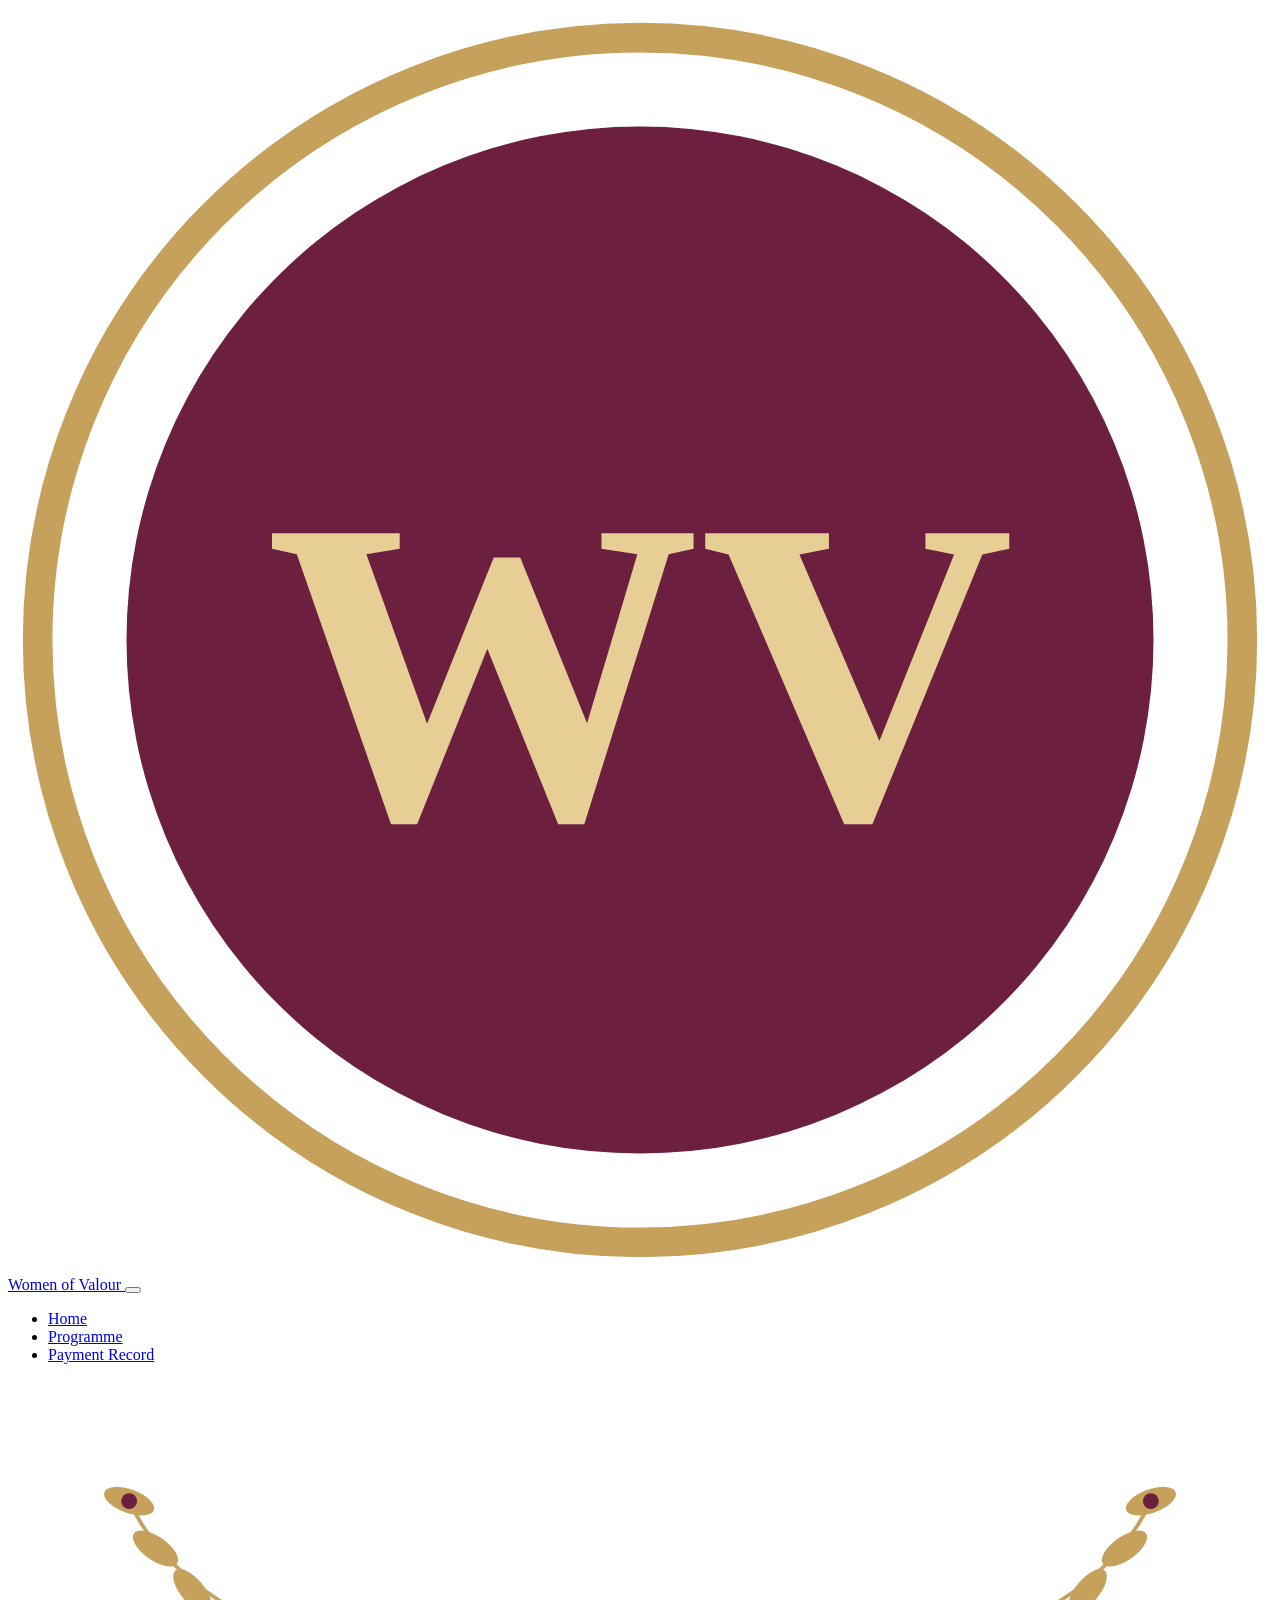
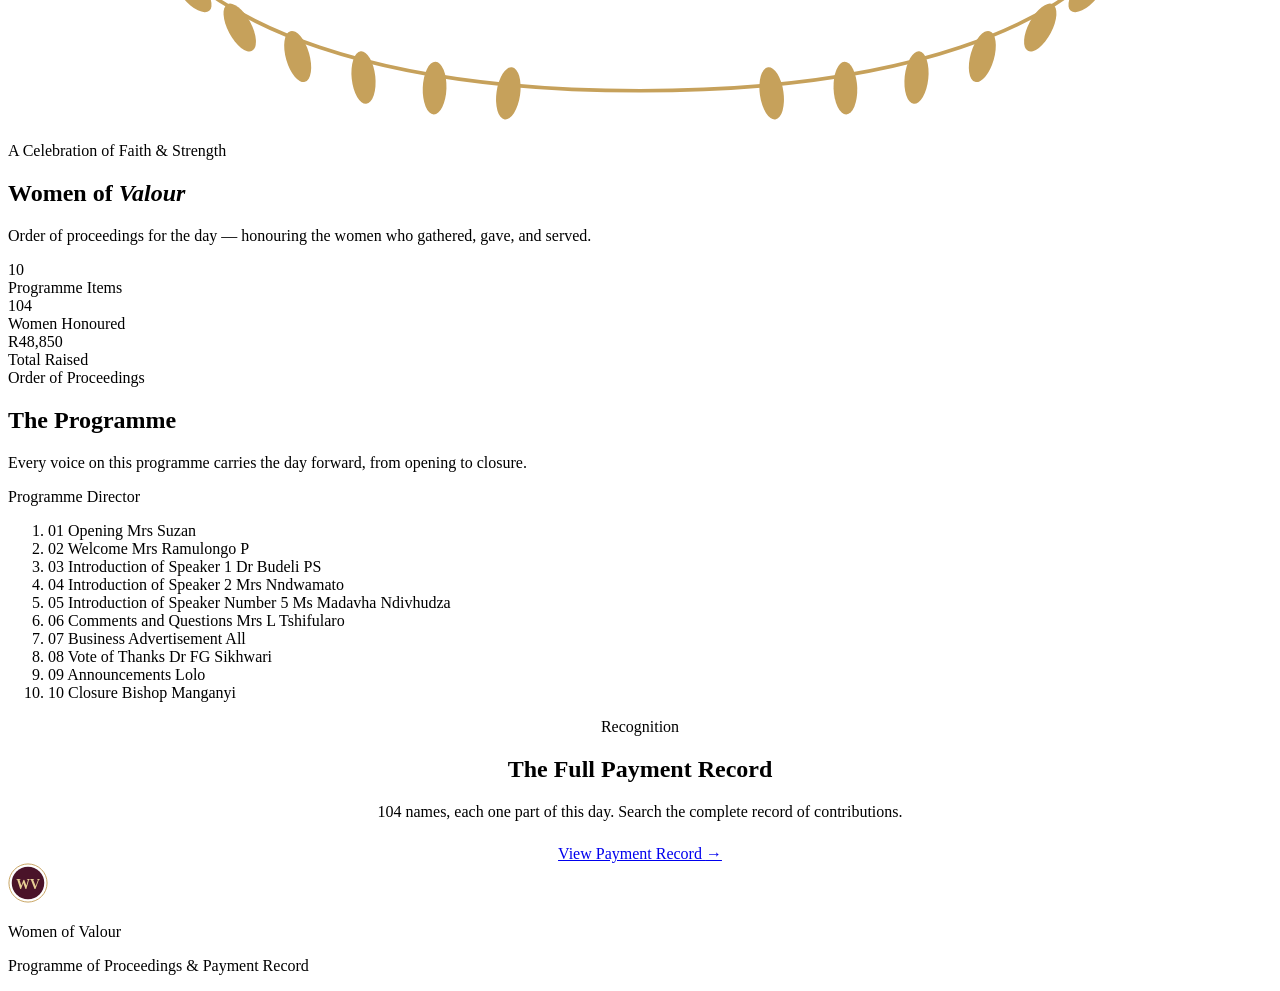
==== index.html @ a6aa349f "Rename index (1).html to index.html" ====
<!DOCTYPE html>
<html lang="en" class="no-js">
<head>
<meta charset="UTF-8">
<script>document.documentElement.classList.replace("no-js","js");</script>
<meta name="viewport" content="width=device-width, initial-scale=1.0">
<title>Women of Valour — Programme</title>
<meta name="description" content="Order of proceedings for the Women of Valour celebration.">
<link rel="icon" href="data:image/svg+xml,%3Csvg xmlns='http://www.w3.org/2000/svg' viewBox='0 0 64 64'%3E%3Ccircle cx='32' cy='32' r='31' fill='%236C1F3E'/%3E%3Ctext x='32' y='42' font-family='Georgia,serif' font-size='28' font-weight='700' fill='%23C6A15B' text-anchor='middle'%3EWV%3C/text%3E%3C/svg%3E">
<link rel="stylesheet" href="css/style.css">
</head>
<body>

<header class="site-header">
  <nav class="nav">
    <a href="index.html" class="brand">
      <svg class="brand-mark" viewBox="0 0 64 64" xmlns="http://www.w3.org/2000/svg" aria-hidden="true">
        <circle cx="32" cy="32" r="30.5" fill="none" stroke="#C6A15B" stroke-width="1.5"/>
        <circle cx="32" cy="32" r="26" fill="#6C1F3E"/>
        <text x="32" y="41" font-family="Fraunces, Georgia, serif" font-size="22" font-weight="700" fill="#E7CE95" text-anchor="middle">WV</text>
      </svg>
      Women of Valour
    </a>
    <button class="nav-toggle" aria-label="Toggle navigation menu" aria-expanded="false">
      <span></span>
    </button>
    <ul class="nav-links">
      <li><a href="index.html" aria-current="page">Home</a></li>
      <li><a href="index.html#programme">Programme</a></li>
      <li><a href="payment-record.html">Payment Record</a></li>
    </ul>
  </nav>
</header>

<main>

  <section class="hero">
    <div class="container">
      <svg class="hero-wreath" viewBox="0 0 480 130" xmlns="http://www.w3.org/2000/svg" aria-hidden="true">
        <g fill="none" stroke="#C6A15B" stroke-width="1.4">
          <path d="M240 118 C 150 118, 70 98, 46 46" />
          <path d="M240 118 C 330 118, 410 98, 434 46" />
        </g>
        <g fill="#C6A15B">
          <ellipse cx="46" cy="46" rx="10" ry="4.5" transform="rotate(20 46 46)"/>
          <ellipse cx="56" cy="64" rx="10" ry="4.5" transform="rotate(35 56 64)"/>
          <ellipse cx="70" cy="80" rx="10" ry="4.5" transform="rotate(50 70 80)"/>
          <ellipse cx="88" cy="94" rx="10" ry="4.5" transform="rotate(62 88 94)"/>
          <ellipse cx="110" cy="105" rx="10" ry="4.5" transform="rotate(74 110 105)"/>
          <ellipse cx="135" cy="113" rx="10" ry="4.5" transform="rotate(84 135 113)"/>
          <ellipse cx="162" cy="117" rx="10" ry="4.5" transform="rotate(92 162 117)"/>
          <ellipse cx="190" cy="119" rx="10" ry="4.5" transform="rotate(98 190 119)"/>
          <ellipse cx="434" cy="46" rx="10" ry="4.5" transform="rotate(160 434 46)"/>
          <ellipse cx="424" cy="64" rx="10" ry="4.5" transform="rotate(145 424 64)"/>
          <ellipse cx="410" cy="80" rx="10" ry="4.5" transform="rotate(130 410 80)"/>
          <ellipse cx="392" cy="94" rx="10" ry="4.5" transform="rotate(118 392 94)"/>
          <ellipse cx="370" cy="105" rx="10" ry="4.5" transform="rotate(106 370 105)"/>
          <ellipse cx="345" cy="113" rx="10" ry="4.5" transform="rotate(96 345 113)"/>
          <ellipse cx="318" cy="117" rx="10" ry="4.5" transform="rotate(88 318 117)"/>
          <ellipse cx="290" cy="119" rx="10" ry="4.5" transform="rotate(82 290 119)"/>
        </g>
        <circle cx="46" cy="46" r="3" fill="#6C1F3E"/>
        <circle cx="434" cy="46" r="3" fill="#6C1F3E"/>
      </svg>

      <p class="eyebrow">A Celebration of Faith &amp; Strength</p>
      <h1>Women of <em>Valour</em></h1>
      <p class="hero-sub">Order of proceedings for the day — honouring the women who gathered, gave, and served.</p>
      <div class="ribbon-rule ribbon-rule--short"></div>

      <div class="stats">
        <div class="stat">
          <div class="stat-value">10</div>
          <div class="stat-label">Programme Items</div>
        </div>
        <div class="stat">
          <div class="stat-value">104</div>
          <div class="stat-label">Women Honoured</div>
        </div>
        <div class="stat">
          <div class="stat-value">R48,850</div>
          <div class="stat-label">Total Raised</div>
        </div>
      </div>
    </div>
  </section>

  <section class="section section--tinted" id="programme">
    <div class="container">
      <div class="section-head reveal">
        <span class="eyebrow">Order of Proceedings</span>
        <h2>The Programme</h2>
        <p>Every voice on this programme carries the day forward, from opening to closure.</p>
      </div>

      <div class="programme-director">
        <span class="role-label">Programme Director</span>
      </div>

      <ol class="programme-list">
        <li class="programme-item reveal">
          <span class="item-number">01</span>
          <span class="item-body">
            <span class="item-role">Opening</span>
            <span class="item-name">Mrs Suzan</span>
          </span>
        </li>
        <li class="programme-item reveal">
          <span class="item-number">02</span>
          <span class="item-body">
            <span class="item-role">Welcome</span>
            <span class="item-name">Mrs Ramulongo P</span>
          </span>
        </li>
        <li class="programme-item reveal">
          <span class="item-number">03</span>
          <span class="item-body">
            <span class="item-role">Introduction of Speaker 1</span>
            <span class="item-name">Dr Budeli PS</span>
          </span>
        </li>
        <li class="programme-item reveal">
          <span class="item-number">04</span>
          <span class="item-body">
            <span class="item-role">Introduction of Speaker 2</span>
            <span class="item-name">Mrs Nndwamato</span>
          </span>
        </li>
        <li class="programme-item reveal">
          <span class="item-number">05</span>
          <span class="item-body">
            <span class="item-role">Introduction of Speaker Number 5</span>
            <span class="item-name">Ms Madavha Ndivhudza</span>
          </span>
        </li>
        <li class="programme-item reveal">
          <span class="item-number">06</span>
          <span class="item-body">
            <span class="item-role">Comments and Questions</span>
            <span class="item-name">Mrs L Tshifularo</span>
          </span>
        </li>
        <li class="programme-item reveal">
          <span class="item-number">07</span>
          <span class="item-body">
            <span class="item-role">Business Advertisement</span>
            <span class="item-name">All</span>
          </span>
        </li>
        <li class="programme-item reveal">
          <span class="item-number">08</span>
          <span class="item-body">
            <span class="item-role">Vote of Thanks</span>
            <span class="item-name">Dr FG Sikhwari</span>
          </span>
        </li>
        <li class="programme-item reveal">
          <span class="item-number">09</span>
          <span class="item-body">
            <span class="item-role">Announcements</span>
            <span class="item-name">Lolo</span>
          </span>
        </li>
        <li class="programme-item reveal">
          <span class="item-number">10</span>
          <span class="item-body">
            <span class="item-role">Closure</span>
            <span class="item-name">Bishop Manganyi</span>
          </span>
        </li>
      </ol>
    </div>
  </section>

  <section class="section">
    <div class="container" style="text-align:center;">
      <div class="section-head reveal" style="margin-bottom:24px;">
        <span class="eyebrow">Recognition</span>
        <h2>The Full Payment Record</h2>
        <p>104 names, each one part of this day. Search the complete record of contributions.</p>
      </div>
      <a class="btn reveal" href="payment-record.html">
        View Payment Record
        <span class="btn-arrow" aria-hidden="true">&rarr;</span>
      </a>
    </div>
  </section>

</main>

<footer class="site-footer">
  <div class="container">
    <svg class="brand-mark" width="40" height="40" viewBox="0 0 64 64" xmlns="http://www.w3.org/2000/svg" aria-hidden="true">
      <circle cx="32" cy="32" r="30.5" fill="none" stroke="#C6A15B" stroke-width="1.5"/>
      <circle cx="32" cy="32" r="26" fill="#4A1329"/>
      <text x="32" y="41" font-family="Fraunces, Georgia, serif" font-size="22" font-weight="700" fill="#E7CE95" text-anchor="middle">WV</text>
    </svg>
    <p class="foot-title">Women of Valour</p>
    <p>Programme of Proceedings &amp; Payment Record</p>
  </div>
</footer>

<script src="js/main.js"></script>
</body>
</html>
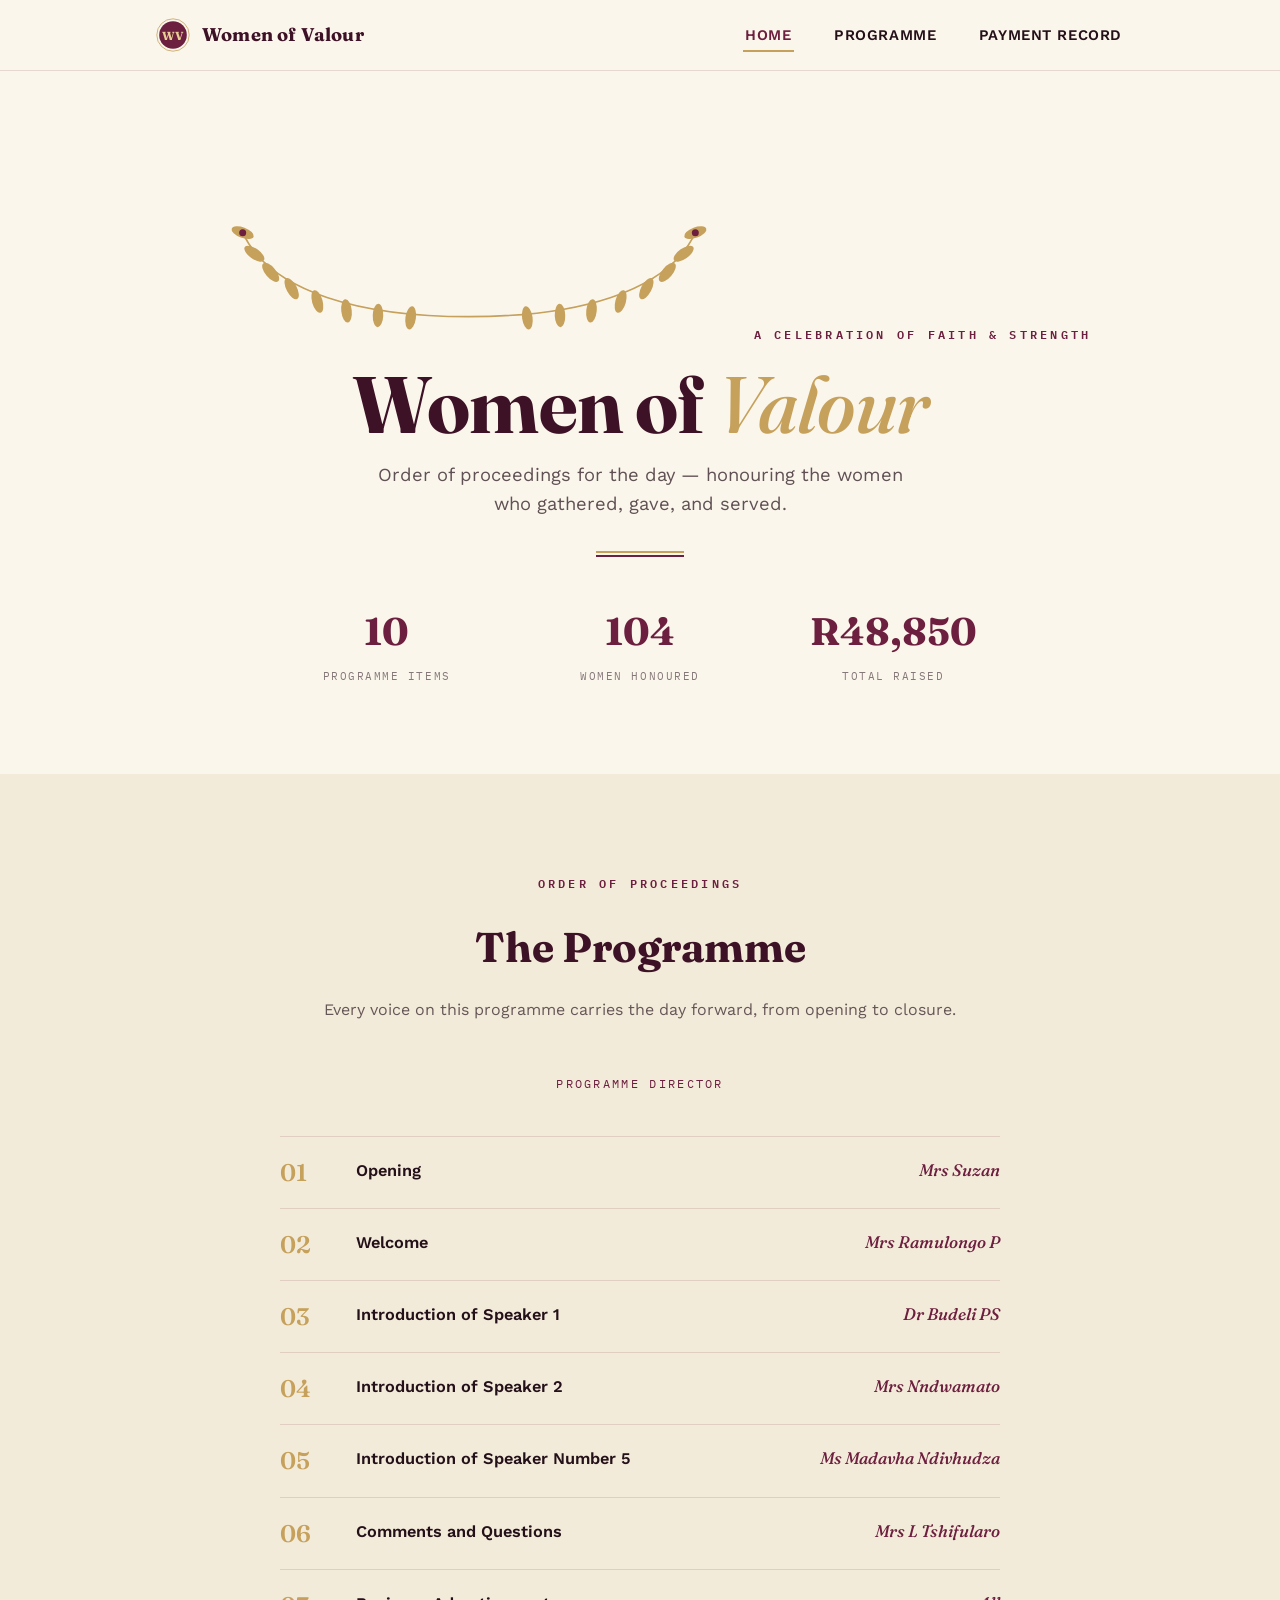
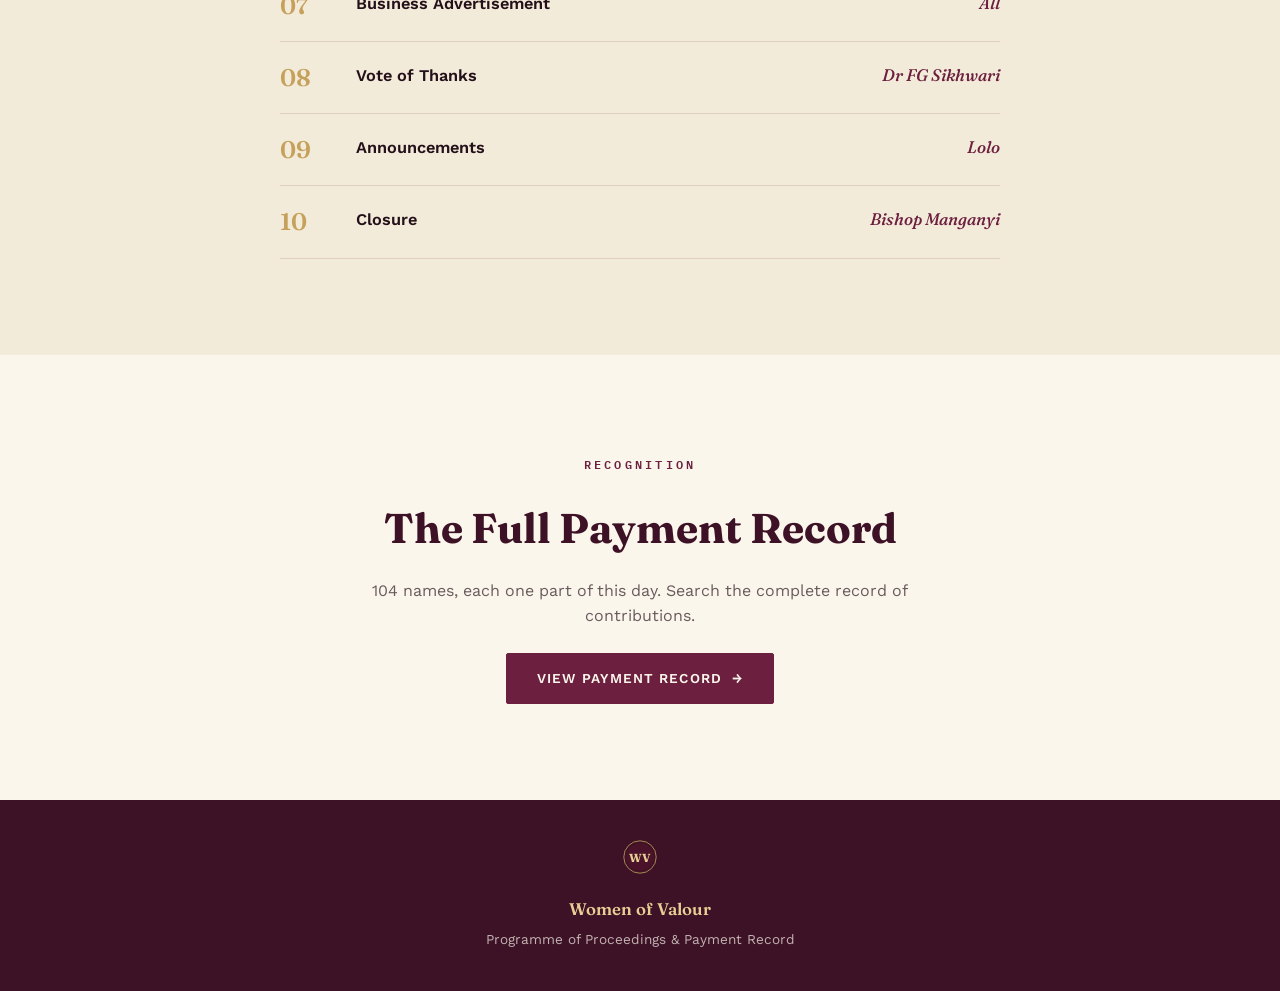
==== commit 0fde0d96: "Rename index (1).html to index.html" ====
--- a/index.html
+++ b/index.html
@@ -7,7 +7,7 @@
 <title>Women of Valour — Programme</title>
 <meta name="description" content="Order of proceedings for the Women of Valour celebration.">
 <link rel="icon" href="data:image/svg+xml,%3Csvg xmlns='http://www.w3.org/2000/svg' viewBox='0 0 64 64'%3E%3Ccircle cx='32' cy='32' r='31' fill='%236C1F3E'/%3E%3Ctext x='32' y='42' font-family='Georgia,serif' font-size='28' font-weight='700' fill='%23C6A15B' text-anchor='middle'%3EWV%3C/text%3E%3C/svg%3E">
-<link rel="stylesheet" href="css/style.css">
+<link rel="stylesheet" href="style.css">
 </head>
 <body>
 
@@ -200,6 +200,6 @@
   </div>
 </footer>
 
-<script src="js/main.js"></script>
+<script src="main.js"></script>
 </body>
 </html>
--- a/style.css
+++ b/style.css
@@ -0,0 +1,611 @@
+/* =========================================================
+   WOMEN OF VALOUR — Design System
+   Palette:  ink #241019 · wine #6C1F3E · wine-deep #3E1226
+             gold #C6A15B · gold-light #E7CE95 · ivory #FBF6EC
+   Display:  "Fraunces"   Body: "Work Sans"   Utility: "IBM Plex Mono"
+   ========================================================= */
+
+@import url('https://fonts.googleapis.com/css2?family=Fraunces:ital,opsz,wght@0,9..144,400;0,9..144,600;0,9..144,700;1,9..144,500&family=Work+Sans:wght@400;500;600;700&family=IBM+Plex+Mono:wght@500;600&display=swap');
+
+:root {
+  --ink: #241019;
+  --wine: #6C1F3E;
+  --wine-deep: #3E1226;
+  --gold: #C6A15B;
+  --gold-light: #E7CE95;
+  --ivory: #FBF6EC;
+  --ivory-dim: #F3EBDA;
+
+  --font-display: "Fraunces", "Georgia", serif;
+  --font-body: "Work Sans", -apple-system, BlinkMacSystemFont, sans-serif;
+  --font-mono: "IBM Plex Mono", "SFMono-Regular", monospace;
+
+  --max-width: 1080px;
+  --radius: 2px;
+
+  --shadow-soft: 0 12px 40px -16px rgba(36, 16, 25, 0.35);
+}
+
+/* ---------- Reset ---------- */
+* { margin: 0; padding: 0; box-sizing: border-box; }
+
+html { scroll-behavior: smooth; }
+
+@media (prefers-reduced-motion: reduce) {
+  html { scroll-behavior: auto; }
+  *, *::before, *::after {
+    animation-duration: 0.01ms !important;
+    animation-iteration-count: 1 !important;
+    transition-duration: 0.01ms !important;
+    scroll-behavior: auto !important;
+  }
+}
+
+body {
+  font-family: var(--font-body);
+  background: var(--ivory);
+  color: var(--ink);
+  line-height: 1.6;
+  -webkit-font-smoothing: antialiased;
+}
+
+img { max-width: 100%; display: block; }
+
+a { color: inherit; text-decoration: none; }
+
+button { font: inherit; cursor: pointer; }
+
+:focus-visible {
+  outline: 2px solid var(--wine);
+  outline-offset: 3px;
+}
+
+.container {
+  max-width: var(--max-width);
+  margin: 0 auto;
+  padding: 0 clamp(20px, 5vw, 56px);
+}
+
+/* ---------- Ribbon divider (signature motif) ---------- */
+.ribbon-rule {
+  height: 6px;
+  width: 100%;
+  background:
+    linear-gradient(var(--gold), var(--gold)) top / 100% 2px no-repeat,
+    linear-gradient(var(--wine), var(--wine)) bottom / 100% 2px no-repeat;
+}
+
+.ribbon-rule--short {
+  width: 88px;
+  margin: 0 auto;
+}
+
+/* ---------- Header / Nav ---------- */
+.site-header {
+  position: sticky;
+  top: 0;
+  z-index: 50;
+  background: var(--ivory);
+  border-bottom: 1px solid rgba(108, 31, 62, 0.14);
+}
+
+.nav {
+  display: flex;
+  align-items: center;
+  justify-content: space-between;
+  padding: 18px clamp(20px, 5vw, 56px);
+  max-width: var(--max-width);
+  margin: 0 auto;
+}
+
+.brand {
+  display: flex;
+  align-items: center;
+  gap: 12px;
+  font-family: var(--font-display);
+  font-weight: 700;
+  font-size: 1.15rem;
+  letter-spacing: 0.01em;
+  color: var(--wine-deep);
+}
+
+.brand-mark {
+  width: 34px;
+  height: 34px;
+  flex-shrink: 0;
+}
+
+.nav-links {
+  display: flex;
+  align-items: center;
+  gap: clamp(20px, 3vw, 40px);
+  list-style: none;
+}
+
+.nav-links a {
+  font-size: 0.92rem;
+  font-weight: 600;
+  letter-spacing: 0.04em;
+  text-transform: uppercase;
+  color: var(--ink);
+  padding: 6px 2px;
+  position: relative;
+}
+
+.nav-links a::after {
+  content: "";
+  position: absolute;
+  left: 0;
+  bottom: -2px;
+  width: 0;
+  height: 2px;
+  background: var(--gold);
+  transition: width 0.25s ease;
+}
+
+.nav-links a:hover::after,
+.nav-links a[aria-current="page"]::after {
+  width: 100%;
+}
+
+.nav-links a[aria-current="page"] {
+  color: var(--wine);
+}
+
+.nav-toggle {
+  display: none;
+  background: none;
+  border: none;
+  padding: 6px;
+}
+
+.nav-toggle span,
+.nav-toggle span::before,
+.nav-toggle span::after {
+  content: "";
+  display: block;
+  width: 24px;
+  height: 2px;
+  background: var(--ink);
+  position: relative;
+  transition: transform 0.25s ease, opacity 0.25s ease;
+}
+
+.nav-toggle span::before { position: absolute; top: -7px; }
+.nav-toggle span::after { position: absolute; top: 7px; }
+
+@media (max-width: 720px) {
+  .nav-toggle { display: block; }
+
+  .nav-links {
+    position: absolute;
+    top: 100%;
+    left: 0;
+    right: 0;
+    flex-direction: column;
+    align-items: flex-start;
+    gap: 0;
+    background: var(--ivory);
+    border-bottom: 1px solid rgba(108, 31, 62, 0.14);
+    max-height: 0;
+    overflow: hidden;
+    transition: max-height 0.3s ease;
+  }
+
+  .nav-links.is-open { max-height: 260px; }
+
+  .nav-links li { width: 100%; }
+
+  .nav-links a {
+    display: block;
+    width: 100%;
+    padding: 16px clamp(20px, 5vw, 56px);
+    border-top: 1px solid rgba(108, 31, 62, 0.08);
+  }
+
+  .site-header { position: static; }
+}
+
+/* ---------- Hero ---------- */
+.hero {
+  position: relative;
+  padding: clamp(64px, 10vw, 108px) 0 clamp(56px, 8vw, 88px);
+  background: var(--ivory);
+  text-align: center;
+  overflow: hidden;
+}
+
+.hero-wreath {
+  width: min(560px, 84vw);
+  margin: 0 auto 8px;
+}
+
+.eyebrow {
+  display: inline-block;
+  font-family: var(--font-mono);
+  font-size: 0.72rem;
+  font-weight: 600;
+  letter-spacing: 0.28em;
+  text-transform: uppercase;
+  color: var(--wine);
+}
+
+.hero h1 {
+  font-family: var(--font-display);
+  font-weight: 700;
+  font-size: clamp(2.6rem, 7vw, 5rem);
+  line-height: 1.02;
+  color: var(--wine-deep);
+  margin: 18px 0 14px;
+  letter-spacing: -0.01em;
+}
+
+.hero h1 em {
+  font-style: italic;
+  font-weight: 500;
+  color: var(--gold);
+}
+
+.hero-sub {
+  max-width: 560px;
+  margin: 0 auto;
+  font-size: clamp(1rem, 1.6vw, 1.15rem);
+  color: rgba(36, 16, 25, 0.72);
+}
+
+.hero .ribbon-rule--short {
+  margin-top: 32px;
+}
+
+/* ---------- Stat strip ---------- */
+.stats {
+  display: grid;
+  grid-template-columns: repeat(3, 1fr);
+  max-width: 720px;
+  margin: 44px auto 0;
+  gap: clamp(16px, 4vw, 40px);
+}
+
+.stat {
+  text-align: center;
+}
+
+.stat-value {
+  font-family: var(--font-display);
+  font-weight: 700;
+  font-size: clamp(1.6rem, 4vw, 2.4rem);
+  color: var(--wine);
+}
+
+.stat-label {
+  margin-top: 6px;
+  font-family: var(--font-mono);
+  font-size: 0.68rem;
+  letter-spacing: 0.14em;
+  text-transform: uppercase;
+  color: rgba(36, 16, 25, 0.55);
+}
+
+@media (max-width: 560px) {
+  .stats { grid-template-columns: 1fr; gap: 22px; }
+}
+
+/* ---------- Section shell ---------- */
+.section {
+  padding: clamp(56px, 9vw, 96px) 0;
+}
+
+.section--tinted {
+  background: var(--ivory-dim);
+}
+
+.section-head {
+  text-align: center;
+  max-width: 640px;
+  margin: 0 auto 48px;
+}
+
+.section-head .eyebrow { margin-bottom: 14px; }
+
+.section-head h2 {
+  font-family: var(--font-display);
+  font-weight: 700;
+  font-size: clamp(1.8rem, 4vw, 2.6rem);
+  color: var(--wine-deep);
+  margin: 8px 0 16px;
+}
+
+.section-head p {
+  color: rgba(36, 16, 25, 0.68);
+  font-size: 1rem;
+}
+
+/* ---------- Programme (order of service) ---------- */
+.programme-director {
+  max-width: 720px;
+  margin: 0 auto 40px;
+  text-align: center;
+}
+
+.programme-director .role-label {
+  font-family: var(--font-mono);
+  font-size: 0.72rem;
+  letter-spacing: 0.2em;
+  text-transform: uppercase;
+  color: var(--wine);
+}
+
+.programme-list {
+  max-width: 720px;
+  margin: 0 auto;
+  list-style: none;
+  counter-reset: item;
+}
+
+.programme-item {
+  display: grid;
+  grid-template-columns: 56px 1fr;
+  gap: 20px;
+  align-items: start;
+  padding: 20px 0;
+  border-bottom: 1px solid rgba(108, 31, 62, 0.14);
+}
+
+.programme-item:first-child { border-top: 1px solid rgba(108, 31, 62, 0.14); }
+
+.item-number {
+  font-family: var(--font-display);
+  font-weight: 600;
+  font-size: 1.5rem;
+  color: var(--gold);
+  line-height: 1.3;
+}
+
+.item-body {
+  display: flex;
+  flex-wrap: wrap;
+  align-items: baseline;
+  justify-content: space-between;
+  gap: 6px 20px;
+}
+
+.item-role {
+  font-weight: 600;
+  font-size: 1.02rem;
+  color: var(--ink);
+}
+
+.item-name {
+  font-family: var(--font-display);
+  font-style: italic;
+  font-weight: 500;
+  font-size: 1.05rem;
+  color: var(--wine);
+  white-space: nowrap;
+}
+
+@media (max-width: 560px) {
+  .programme-item { grid-template-columns: 40px 1fr; }
+  .item-name { white-space: normal; }
+}
+
+/* ---------- Buttons / links ---------- */
+.btn {
+  display: inline-flex;
+  align-items: center;
+  gap: 10px;
+  padding: 14px 30px;
+  font-size: 0.85rem;
+  font-weight: 600;
+  letter-spacing: 0.08em;
+  text-transform: uppercase;
+  background: var(--wine);
+  color: var(--ivory);
+  border: 1px solid var(--wine);
+  border-radius: var(--radius);
+  transition: background 0.2s ease, color 0.2s ease, transform 0.2s ease;
+}
+
+.btn:hover {
+  background: var(--wine-deep);
+  border-color: var(--wine-deep);
+  transform: translateY(-1px);
+}
+
+.btn-arrow { transition: transform 0.2s ease; }
+.btn:hover .btn-arrow { transform: translateX(4px); }
+
+/* ---------- Payment record page ---------- */
+.record-toolbar {
+  display: flex;
+  flex-wrap: wrap;
+  align-items: center;
+  justify-content: space-between;
+  gap: 16px;
+  max-width: var(--max-width);
+  margin: 0 auto 28px;
+}
+
+.search-field {
+  position: relative;
+  flex: 1 1 280px;
+  max-width: 380px;
+}
+
+.search-field input {
+  width: 100%;
+  padding: 12px 16px 12px 40px;
+  font-family: var(--font-body);
+  font-size: 0.95rem;
+  background: var(--ivory);
+  border: 1px solid rgba(108, 31, 62, 0.3);
+  border-radius: var(--radius);
+  color: var(--ink);
+}
+
+.search-field input:focus {
+  border-color: var(--wine);
+}
+
+.search-field svg {
+  position: absolute;
+  left: 13px;
+  top: 50%;
+  transform: translateY(-50%);
+  width: 16px;
+  height: 16px;
+  color: var(--wine);
+  opacity: 0.7;
+}
+
+.result-count {
+  font-family: var(--font-mono);
+  font-size: 0.78rem;
+  letter-spacing: 0.06em;
+  color: rgba(36, 16, 25, 0.6);
+}
+
+.table-wrap {
+  max-width: var(--max-width);
+  margin: 0 auto;
+  overflow-x: auto;
+  border: 1px solid rgba(108, 31, 62, 0.16);
+  border-radius: var(--radius);
+  box-shadow: var(--shadow-soft);
+}
+
+table.record-table {
+  width: 100%;
+  border-collapse: collapse;
+  min-width: 560px;
+}
+
+.record-table thead th {
+  position: sticky;
+  top: 0;
+  background: var(--wine);
+  color: var(--ivory);
+  font-family: var(--font-mono);
+  font-size: 0.72rem;
+  letter-spacing: 0.1em;
+  text-transform: uppercase;
+  font-weight: 600;
+  text-align: left;
+  padding: 14px 18px;
+}
+
+.record-table tbody td {
+  padding: 12px 18px;
+  font-size: 0.92rem;
+  border-bottom: 1px solid rgba(108, 31, 62, 0.1);
+}
+
+.record-table tbody tr:nth-child(even) { background: var(--ivory-dim); }
+.record-table tbody tr:hover { background: var(--gold-light); }
+
+.record-table tbody tr.is-hidden { display: none; }
+
+.col-no {
+  font-family: var(--font-mono);
+  color: var(--wine);
+  width: 60px;
+}
+
+.col-amount {
+  font-family: var(--font-mono);
+  font-weight: 600;
+  text-align: right;
+  color: var(--wine-deep);
+  white-space: nowrap;
+}
+
+.record-table thead th.col-amount { text-align: right; }
+
+.no-results {
+  text-align: center;
+  padding: 48px 20px;
+  color: rgba(36, 16, 25, 0.55);
+  font-family: var(--font-mono);
+  font-size: 0.85rem;
+  display: none;
+}
+
+.no-results.is-visible { display: block; }
+
+.record-summary {
+  max-width: var(--max-width);
+  margin: 28px auto 0;
+  display: flex;
+  justify-content: flex-end;
+  padding: 20px clamp(18px, 4vw, 24px);
+  background: var(--wine-deep);
+  border-radius: var(--radius);
+  color: var(--ivory);
+}
+
+.record-summary .summary-item {
+  text-align: right;
+  margin-left: 36px;
+}
+
+.record-summary .summary-item:first-child { margin-left: 0; }
+
+.record-summary .summary-label {
+  font-family: var(--font-mono);
+  font-size: 0.68rem;
+  letter-spacing: 0.14em;
+  text-transform: uppercase;
+  color: var(--gold-light);
+}
+
+.record-summary .summary-value {
+  font-family: var(--font-display);
+  font-weight: 700;
+  font-size: 1.4rem;
+  margin-top: 4px;
+}
+
+@media (max-width: 560px) {
+  .record-summary { justify-content: space-between; }
+}
+
+/* ---------- Footer ---------- */
+.site-footer {
+  background: var(--wine-deep);
+  color: var(--ivory);
+  padding: 40px 0;
+  text-align: center;
+}
+
+.site-footer .brand-mark { margin: 0 auto 14px; }
+
+.site-footer p {
+  font-size: 0.85rem;
+  color: rgba(251, 246, 236, 0.7);
+}
+
+.site-footer .foot-title {
+  font-family: var(--font-display);
+  font-weight: 600;
+  font-size: 1.05rem;
+  color: var(--gold-light);
+  margin-bottom: 6px;
+}
+
+/* ---------- Reveal-on-scroll ----------
+   Content is visible by default (progressive enhancement).
+   Only when JS confirms it can run the reveal sequence (html.js)
+   do elements start hidden, ready to animate in. This guarantees
+   the page is fully readable with JS disabled or blocked. */
+.reveal { opacity: 1; }
+
+html.js .reveal {
+  opacity: 0;
+  transform: translateY(16px);
+  transition: opacity 0.6s ease, transform 0.6s ease;
+}
+
+html.js .reveal.is-visible {
+  opacity: 1;
+  transform: translateY(0);
+}
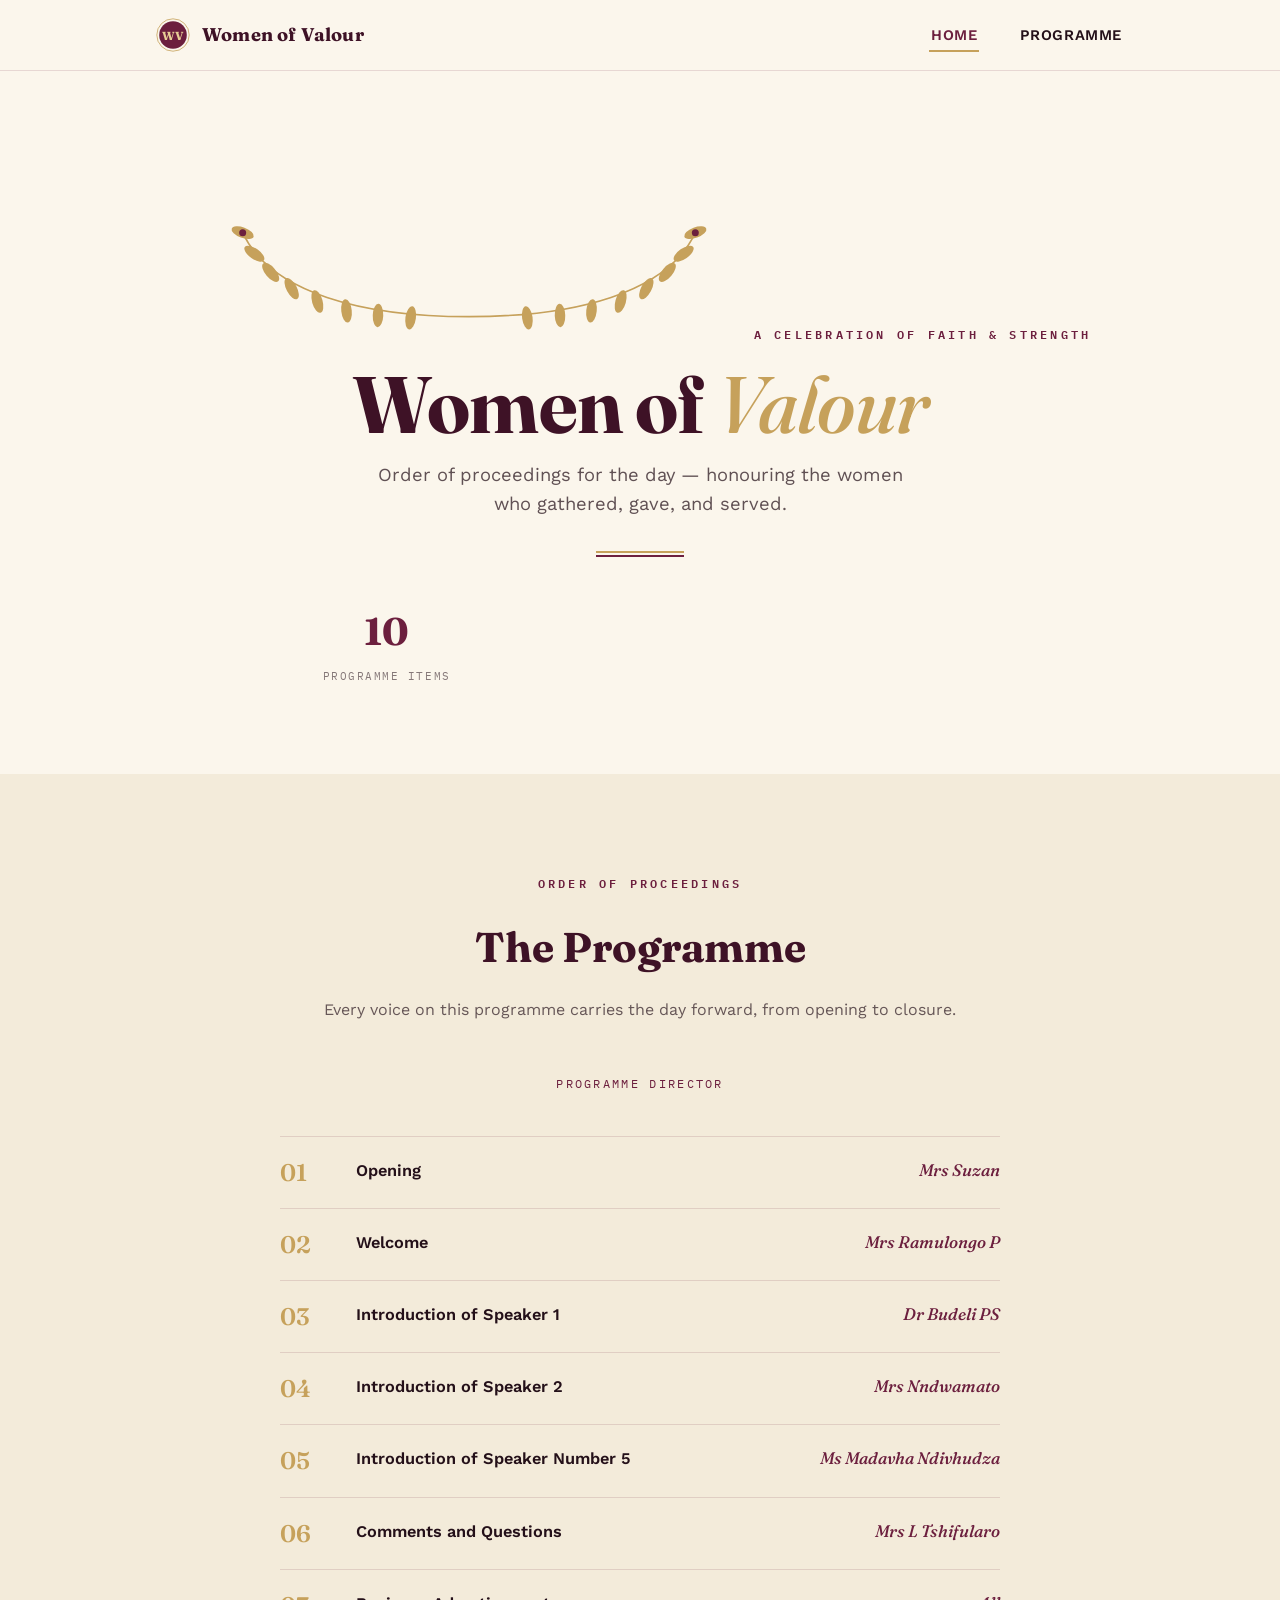
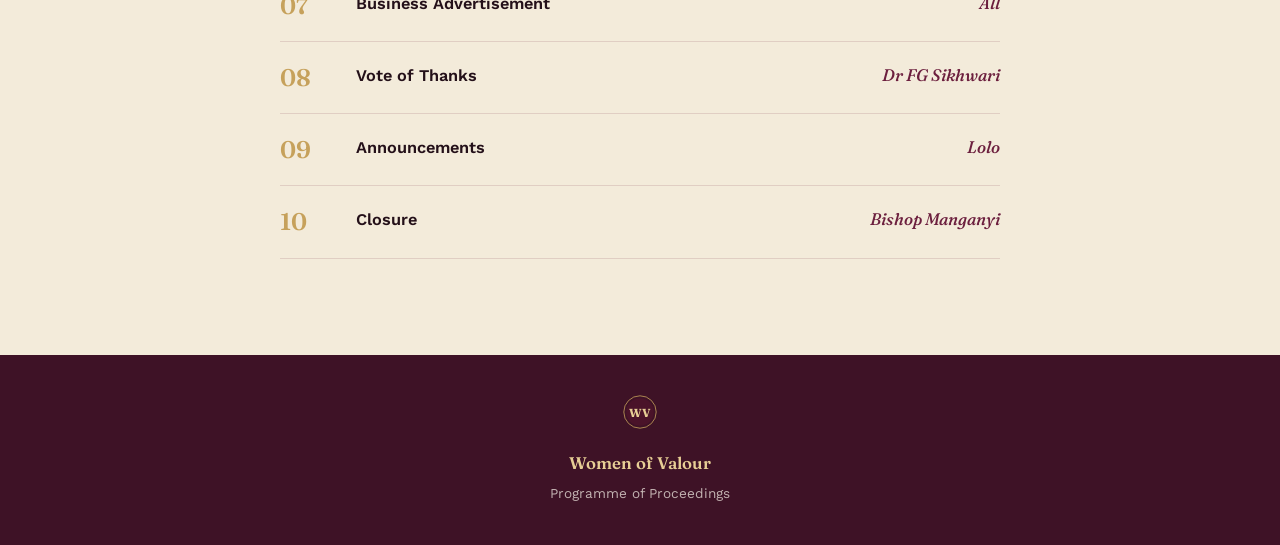
==== commit e41ed6d1: "Remove payment record section from index.html Removed payment record section and related statistics " ====
--- a/index.html
+++ b/index.html
@@ -27,7 +27,6 @@
     <ul class="nav-links">
       <li><a href="index.html" aria-current="page">Home</a></li>
       <li><a href="index.html#programme">Programme</a></li>
-      <li><a href="payment-record.html">Payment Record</a></li>
     </ul>
   </nav>
 </header>
@@ -72,14 +71,6 @@
         <div class="stat">
           <div class="stat-value">10</div>
           <div class="stat-label">Programme Items</div>
-        </div>
-        <div class="stat">
-          <div class="stat-value">104</div>
-          <div class="stat-label">Women Honoured</div>
-        </div>
-        <div class="stat">
-          <div class="stat-value">R48,850</div>
-          <div class="stat-label">Total Raised</div>
         </div>
       </div>
     </div>
@@ -172,20 +163,6 @@
     </div>
   </section>
 
-  <section class="section">
-    <div class="container" style="text-align:center;">
-      <div class="section-head reveal" style="margin-bottom:24px;">
-        <span class="eyebrow">Recognition</span>
-        <h2>The Full Payment Record</h2>
-        <p>104 names, each one part of this day. Search the complete record of contributions.</p>
-      </div>
-      <a class="btn reveal" href="payment-record.html">
-        View Payment Record
-        <span class="btn-arrow" aria-hidden="true">&rarr;</span>
-      </a>
-    </div>
-  </section>
-
 </main>
 
 <footer class="site-footer">
@@ -196,7 +173,7 @@
       <text x="32" y="41" font-family="Fraunces, Georgia, serif" font-size="22" font-weight="700" fill="#E7CE95" text-anchor="middle">WV</text>
     </svg>
     <p class="foot-title">Women of Valour</p>
-    <p>Programme of Proceedings &amp; Payment Record</p>
+    <p>Programme of Proceedings</p>
   </div>
 </footer>
 
--- a/style.css
+++ b/style.css
@@ -22,6 +22,7 @@
 
   --max-width: 1080px;
   --radius: 2px;
+  --header-h: 72px;
 
   --shadow-soft: 0 12px 40px -16px rgba(36, 16, 25, 0.35);
 }
@@ -47,6 +48,7 @@
   color: var(--ink);
   line-height: 1.6;
   -webkit-font-smoothing: antialiased;
+  overflow-x: hidden;
 }
 
 img { max-width: 100%; display: block; }
@@ -154,9 +156,13 @@
 
 .nav-toggle {
   display: none;
+  align-items: center;
+  justify-content: center;
+  min-width: 44px;
+  min-height: 44px;
   background: none;
   border: none;
-  padding: 6px;
+  padding: 10px;
 }
 
 .nav-toggle span,
@@ -175,7 +181,7 @@
 .nav-toggle span::after { position: absolute; top: 7px; }
 
 @media (max-width: 720px) {
-  .nav-toggle { display: block; }
+  .nav-toggle { display: flex; }
 
   .nav-links {
     position: absolute;
@@ -203,7 +209,7 @@
     border-top: 1px solid rgba(108, 31, 62, 0.08);
   }
 
-  .site-header { position: static; }
+  .site-header { position: relative; }
 }
 
 /* ---------- Hero ---------- */
@@ -482,7 +488,7 @@
 
 .record-table thead th {
   position: sticky;
-  top: 0;
+  top: var(--header-h);
   background: var(--wine);
   color: var(--ivory);
   font-family: var(--font-mono);
@@ -569,6 +575,122 @@
   .record-summary { justify-content: space-between; }
 }
 
+/* ---------- Payment record: mobile card layout ----------
+   Below 720px a scrolling table is hard to read on a phone, so the
+   rows are re-flowed into stacked cards. No HTML changes required —
+   this relies entirely on the existing col-* classes. */
+@media (max-width: 720px) {
+  /* Prevent iOS Safari from auto-zooming the page on input focus
+     (triggers on any font-size under 16px). */
+  .search-field input {
+    font-size: 16px;
+  }
+
+  .table-wrap {
+    overflow-x: visible;
+    border: none;
+    box-shadow: none;
+    background: transparent;
+  }
+
+  table.record-table {
+    min-width: 0;
+    width: 100%;
+  }
+
+  /* Visually hide the header row but keep it for screen readers. */
+  .record-table thead {
+    position: absolute;
+    width: 1px;
+    height: 1px;
+    margin: -1px;
+    padding: 0;
+    overflow: hidden;
+    clip: rect(0, 0, 0, 0);
+    white-space: nowrap;
+    border: 0;
+  }
+
+  .record-table tbody {
+    display: block;
+  }
+
+  .record-table tbody tr {
+    display: flex;
+    flex-wrap: wrap;
+    align-items: baseline;
+    column-gap: 10px;
+    row-gap: 4px;
+    padding: 14px 16px;
+    margin-bottom: 10px;
+    background: var(--ivory);
+    border: 1px solid rgba(108, 31, 62, 0.16);
+    border-radius: var(--radius);
+  }
+
+  .record-table tbody tr:nth-child(even) {
+    background: var(--ivory);
+  }
+
+  .record-table tbody tr:last-child {
+    margin-bottom: 0;
+  }
+
+  .record-table tbody td {
+    padding: 0;
+    border-bottom: none;
+    font-size: 0.95rem;
+  }
+
+  .record-table tbody td.col-no {
+    order: -1;
+    width: 100%;
+    font-family: var(--font-mono);
+    font-size: 0.7rem;
+    letter-spacing: 0.06em;
+    color: var(--wine);
+    opacity: 0.65;
+  }
+
+  .record-table tbody td.col-no::before {
+    content: "Entry #";
+  }
+
+  .record-table tbody td.col-surname {
+    font-weight: 700;
+    color: var(--wine-deep);
+  }
+
+  .record-table tbody td.col-name {
+    color: var(--ink);
+    opacity: 0.85;
+  }
+
+  .record-table tbody td.col-amount {
+    margin-left: auto;
+    font-weight: 700;
+    color: var(--wine);
+    text-align: right;
+  }
+}
+
+/* ---------- Small phones ---------- */
+@media (max-width: 380px) {
+  .brand {
+    gap: 8px;
+    font-size: 1rem;
+  }
+
+  .brand-mark {
+    width: 28px;
+    height: 28px;
+  }
+
+  .nav {
+    padding: 14px clamp(16px, 5vw, 56px);
+  }
+}
+
 /* ---------- Footer ---------- */
 .site-footer {
   background: var(--wine-deep);
